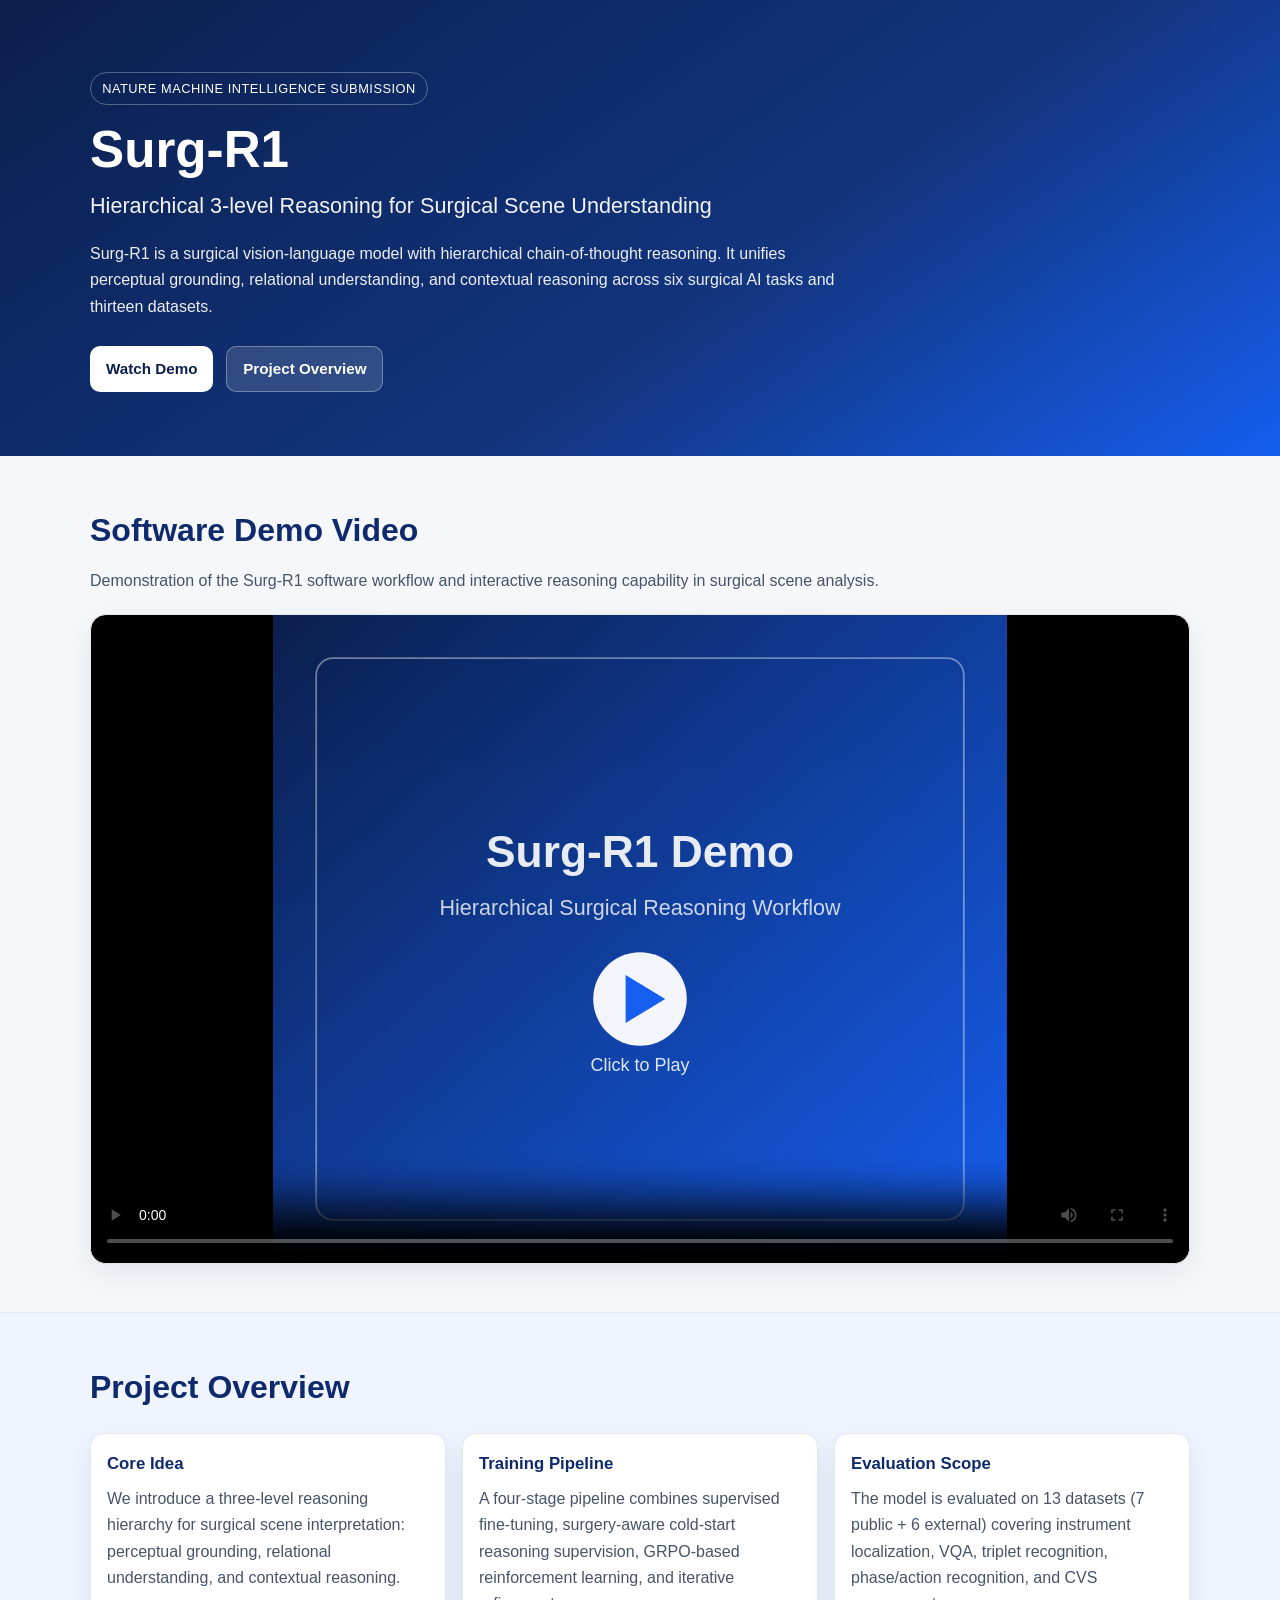
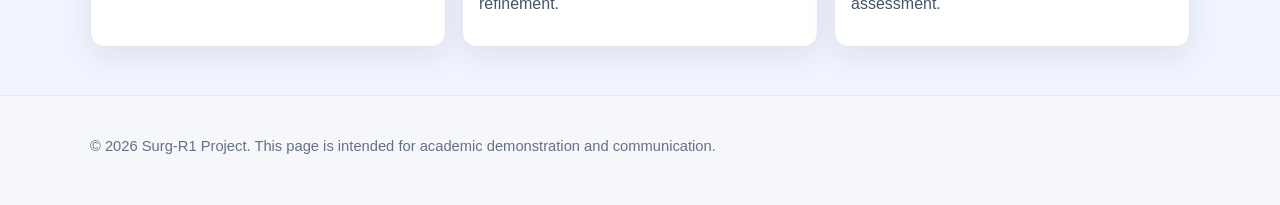
==== index.html @ a29c9f46 "Initialize Surg-R1 GitHub Pages site with homepage video. Add a standalone static site under the par" ====
<!doctype html>
<html lang="en">
  <head>
    <meta charset="UTF-8" />
    <meta name="viewport" content="width=device-width, initial-scale=1.0" />
    <title>Surg-R1 | Project Homepage</title>
    <meta
      name="description"
      content="Surg-R1: Hierarchical 3-level Reasoning for Surgical Scene Understanding."
    />
    <link rel="stylesheet" href="styles.css" />
  </head>
  <body>
    <header class="hero">
      <div class="container">
        <p class="tag">Nature Machine Intelligence Submission</p>
        <h1>Surg-R1</h1>
        <p class="subtitle">
          Hierarchical 3-level Reasoning for Surgical Scene Understanding
        </p>
        <p class="summary">
          Surg-R1 is a surgical vision-language model with hierarchical
          chain-of-thought reasoning. It unifies perceptual grounding,
          relational understanding, and contextual reasoning across six surgical
          AI tasks and thirteen datasets.
        </p>
        <div class="cta-row">
          <a href="#demo" class="btn btn-primary">Watch Demo</a>
          <a href="#overview" class="btn btn-secondary">Project Overview</a>
        </div>
      </div>
    </header>

    <main>
      <section id="demo" class="section">
        <div class="container">
          <h2>Software Demo Video</h2>
          <p class="section-text">
            Demonstration of the Surg-R1 software workflow and interactive
            reasoning capability in surgical scene analysis.
          </p>
          <div class="video-card">
            <video
              controls
              preload="metadata"
              playsinline
              class="demo-video"
              poster="assets/images/video-poster.svg"
            >
              <source src="assets/videos/surgr1-demo-web.mp4" type="video/mp4" />
              Your browser does not support HTML5 video playback.
            </video>
          </div>
        </div>
      </section>

      <section id="overview" class="section section-muted">
        <div class="container">
          <h2>Project Overview</h2>
          <div class="grid">
            <article class="card">
              <h3>Core Idea</h3>
              <p>
                We introduce a three-level reasoning hierarchy for surgical
                scene interpretation: perceptual grounding, relational
                understanding, and contextual reasoning.
              </p>
            </article>
            <article class="card">
              <h3>Training Pipeline</h3>
              <p>
                A four-stage pipeline combines supervised fine-tuning,
                surgery-aware cold-start reasoning supervision, GRPO-based
                reinforcement learning, and iterative refinement.
              </p>
            </article>
            <article class="card">
              <h3>Evaluation Scope</h3>
              <p>
                The model is evaluated on 13 datasets (7 public + 6 external)
                covering instrument localization, VQA, triplet recognition,
                phase/action recognition, and CVS assessment.
              </p>
            </article>
          </div>
        </div>
      </section>
    </main>

    <footer class="footer">
      <div class="container">
        <p>
          © 2026 Surg-R1 Project. This page is intended for academic
          demonstration and communication.
        </p>
      </div>
    </footer>
  </body>
</html>
---- styles.css ----
:root {
  color-scheme: light;
  --bg: #f5f7fb;
  --card: #ffffff;
  --text: #101828;
  --muted: #475467;
  --brand: #155eef;
  --brand-soft: #dbe8ff;
  --line: #e4e7ec;
  --shadow: 0 10px 30px rgba(16, 24, 40, 0.08);
}

* {
  box-sizing: border-box;
}

body {
  margin: 0;
  font-family: Inter, "Segoe UI", Roboto, Arial, sans-serif;
  background: var(--bg);
  color: var(--text);
  line-height: 1.65;
}

.container {
  width: min(1100px, calc(100% - 2rem));
  margin: 0 auto;
}

.hero {
  background: linear-gradient(145deg, #0b1f4d 0%, #12357f 60%, #155eef 100%);
  color: #fff;
  padding: 4.5rem 0 4rem;
}

.tag {
  display: inline-block;
  margin: 0;
  padding: 0.3rem 0.7rem;
  border: 1px solid rgba(255, 255, 255, 0.3);
  border-radius: 999px;
  font-size: 0.8rem;
  letter-spacing: 0.04em;
  text-transform: uppercase;
}

h1 {
  margin: 1rem 0 0.5rem;
  font-size: clamp(2rem, 5vw, 3.2rem);
  line-height: 1.15;
}

.subtitle {
  margin: 0;
  font-size: clamp(1.05rem, 2.2vw, 1.35rem);
  font-weight: 500;
  opacity: 0.95;
}

.summary {
  margin-top: 1.1rem;
  max-width: 760px;
  color: rgba(255, 255, 255, 0.92);
}

.cta-row {
  margin-top: 1.6rem;
  display: flex;
  gap: 0.8rem;
  flex-wrap: wrap;
}

.btn {
  display: inline-flex;
  align-items: center;
  justify-content: center;
  padding: 0.62rem 1rem;
  border-radius: 10px;
  text-decoration: none;
  font-weight: 600;
  font-size: 0.95rem;
}

.btn-primary {
  background: #fff;
  color: #0b1f4d;
}

.btn-secondary {
  background: rgba(255, 255, 255, 0.14);
  color: #fff;
  border: 1px solid rgba(255, 255, 255, 0.32);
}

.section {
  padding: 3rem 0;
}

.section-muted {
  background: #f0f4ff;
  border-top: 1px solid var(--line);
  border-bottom: 1px solid var(--line);
}

h2 {
  margin: 0;
  font-size: clamp(1.5rem, 3vw, 2rem);
  color: #0f2a6c;
}

.section-text {
  margin-top: 0.65rem;
  color: var(--muted);
}

.video-card {
  margin-top: 1.25rem;
  border: 1px solid var(--line);
  border-radius: 16px;
  overflow: hidden;
  background: #000;
  box-shadow: var(--shadow);
}

.demo-video {
  width: 100%;
  max-height: 72vh;
  display: block;
}

.grid {
  margin-top: 1.2rem;
  display: grid;
  gap: 1rem;
  grid-template-columns: repeat(auto-fit, minmax(220px, 1fr));
}

.card {
  background: var(--card);
  border: 1px solid var(--line);
  border-radius: 14px;
  padding: 1rem 1rem 0.8rem;
  box-shadow: var(--shadow);
}

.card h3 {
  margin: 0;
  font-size: 1.05rem;
  color: #0f2a6c;
}

.card p {
  margin-top: 0.5rem;
  color: var(--muted);
}

.footer {
  padding: 1.4rem 0 2rem;
  color: #667085;
  font-size: 0.92rem;
}

@media (max-width: 640px) {
  .hero {
    padding-top: 3.5rem;
  }

  .btn {
    width: 100%;
  }
}
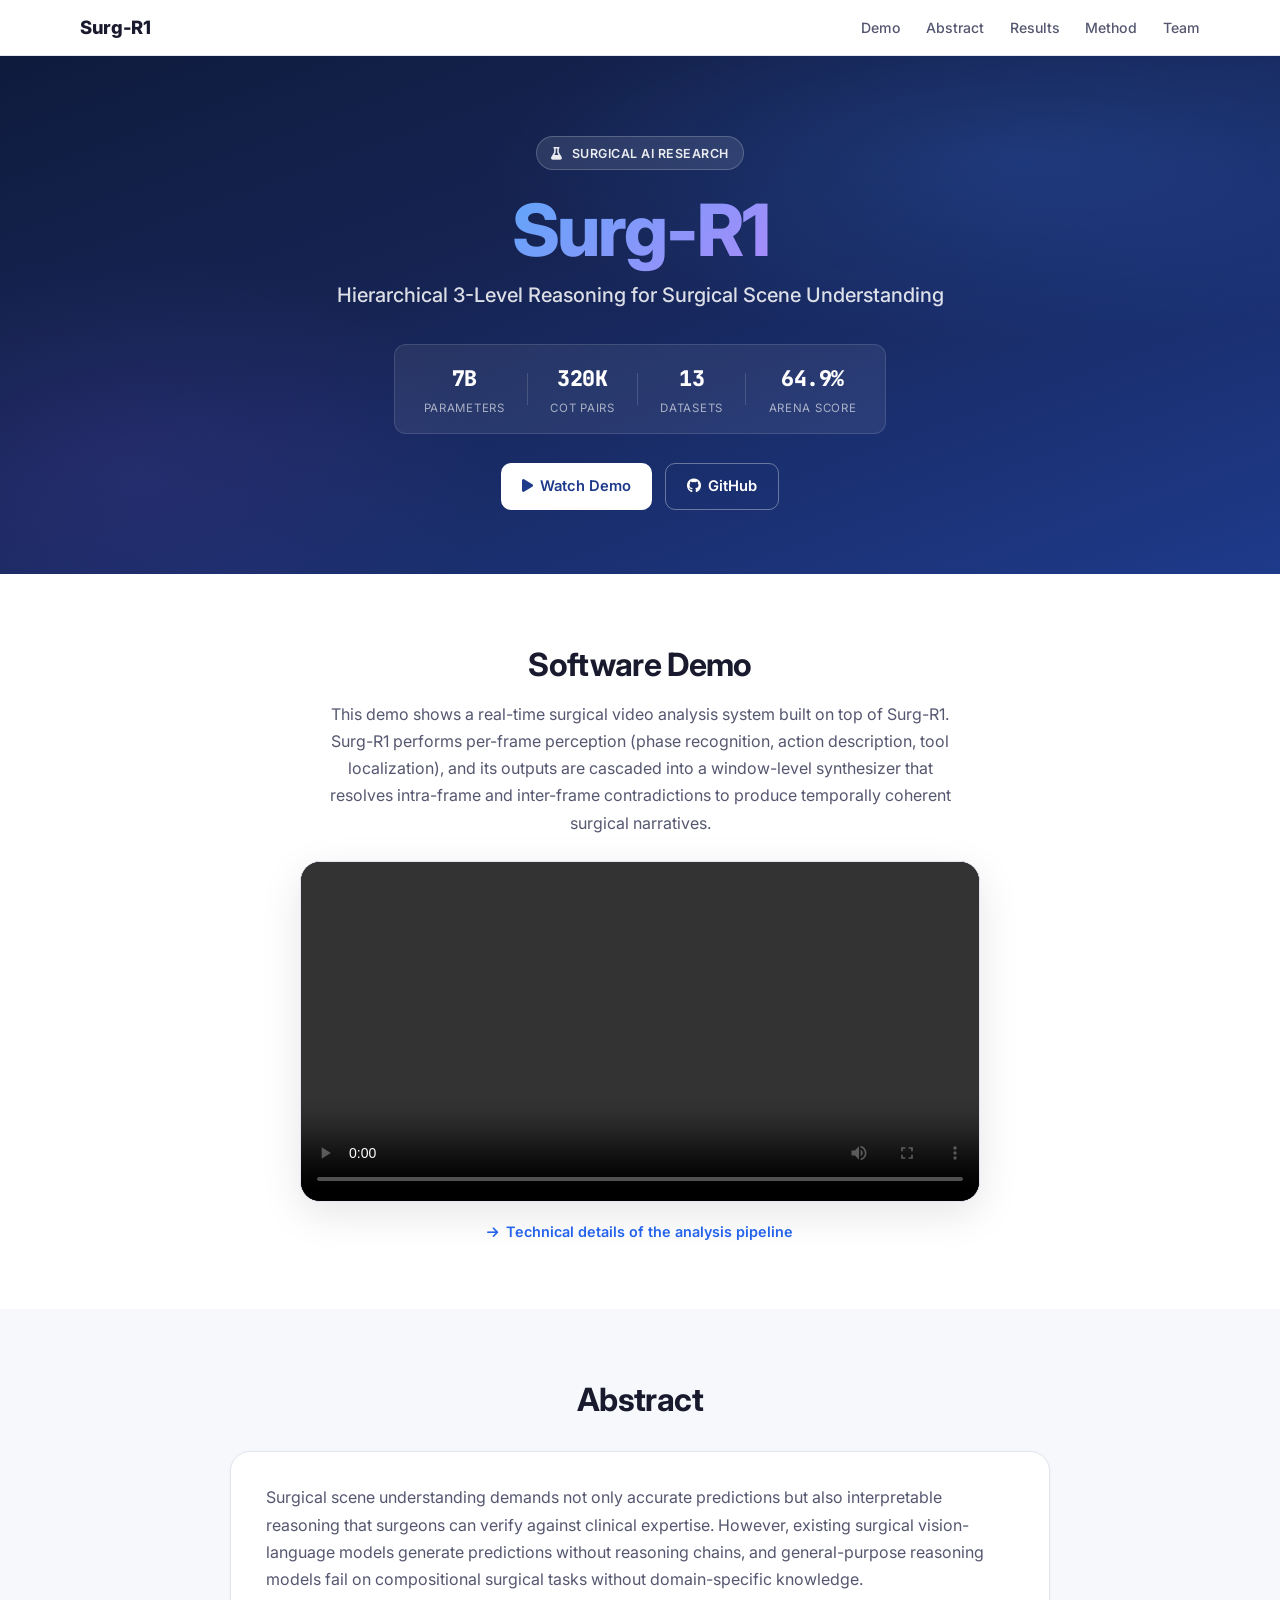
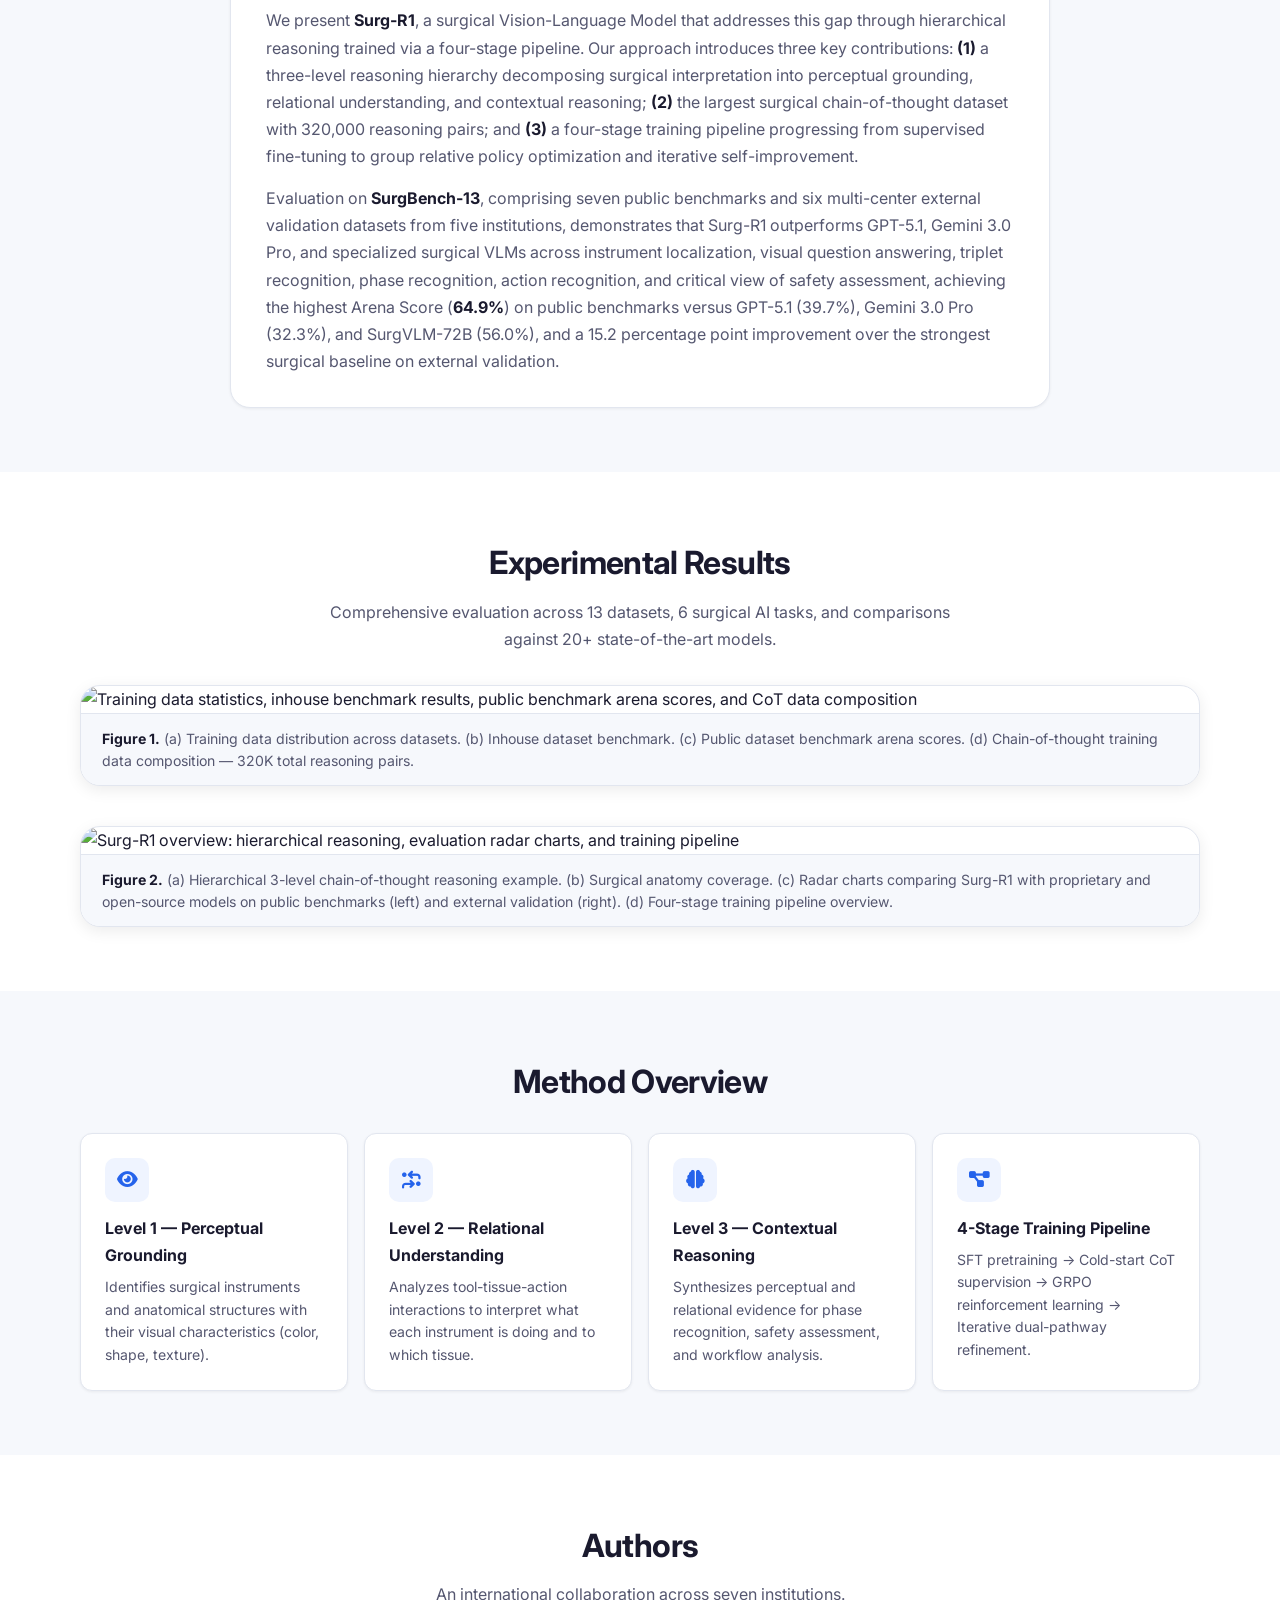
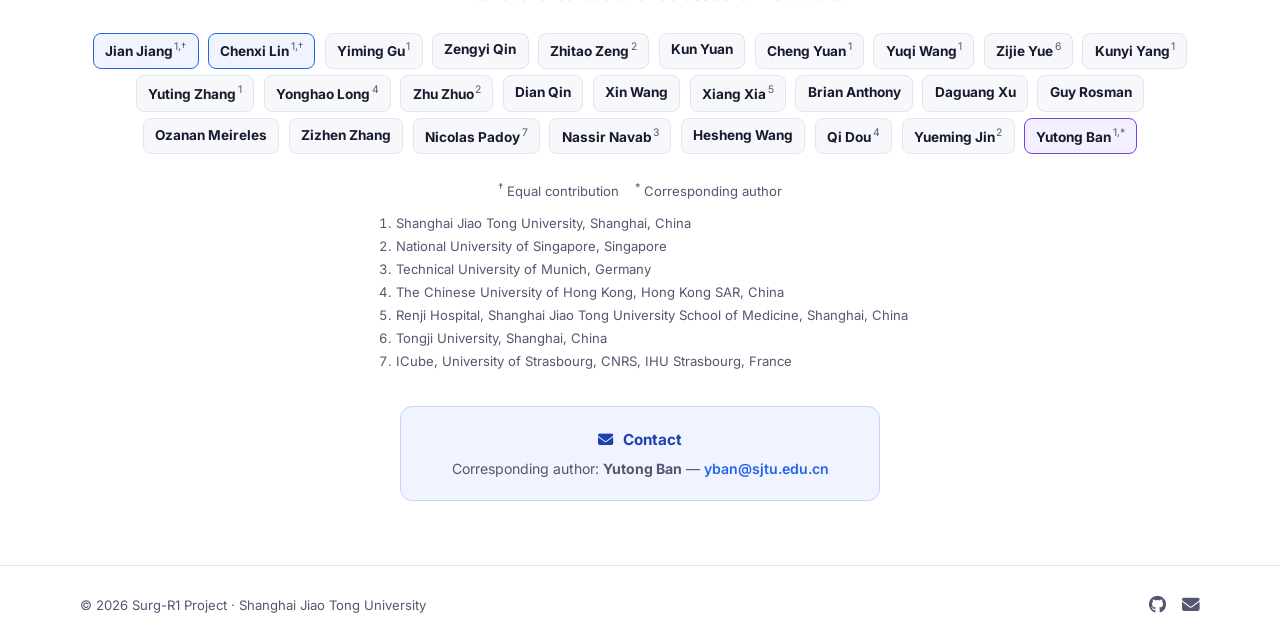
==== commit f7cffd66: "Move pipeline details to separate page, keep demo section concise" ====
--- a/index.html
+++ b/index.html
@@ -3,97 +3,212 @@
   <head>
     <meta charset="UTF-8" />
     <meta name="viewport" content="width=device-width, initial-scale=1.0" />
-    <title>Surg-R1 | Project Homepage</title>
-    <meta
-      name="description"
-      content="Surg-R1: Hierarchical 3-level Reasoning for Surgical Scene Understanding."
-    />
+    <title>Surg-R1 | Hierarchical Reasoning for Surgical Scene Understanding</title>
+    <meta name="description" content="Surg-R1: Hierarchical 3-level Reasoning for Surgical Scene Understanding. A surgical VLM with chain-of-thought reasoning." />
+    <link rel="preconnect" href="https://fonts.googleapis.com" />
+    <link rel="preconnect" href="https://fonts.gstatic.com" crossorigin />
+    <link href="https://fonts.googleapis.com/css2?family=Inter:wght@400;500;600;700;800&family=JetBrains+Mono:wght@500&display=swap" rel="stylesheet" />
+    <link rel="stylesheet" href="https://cdnjs.cloudflare.com/ajax/libs/font-awesome/6.5.1/css/all.min.css" />
     <link rel="stylesheet" href="styles.css" />
   </head>
   <body>
+    <!-- ========== NAV ========== -->
+    <nav class="topnav">
+      <div class="container nav-inner">
+        <a href="#" class="nav-brand">Surg-R1</a>
+        <div class="nav-links">
+          <a href="#demo">Demo</a>
+          <a href="#abstract">Abstract</a>
+          <a href="#results">Results</a>
+          <a href="#method">Method</a>
+          <a href="#authors">Team</a>
+        </div>
+      </div>
+    </nav>
+
+    <!-- ========== HERO ========== -->
     <header class="hero">
-      <div class="container">
-        <p class="tag">Nature Machine Intelligence Submission</p>
-        <h1>Surg-R1</h1>
-        <p class="subtitle">
-          Hierarchical 3-level Reasoning for Surgical Scene Understanding
-        </p>
-        <p class="summary">
-          Surg-R1 is a surgical vision-language model with hierarchical
-          chain-of-thought reasoning. It unifies perceptual grounding,
-          relational understanding, and contextual reasoning across six surgical
-          AI tasks and thirteen datasets.
-        </p>
-        <div class="cta-row">
-          <a href="#demo" class="btn btn-primary">Watch Demo</a>
-          <a href="#overview" class="btn btn-secondary">Project Overview</a>
+      <div class="container hero-inner">
+        <span class="badge"><i class="fa-solid fa-flask"></i> Surgical AI Research</span>
+        <h1><span class="highlight">Surg-R1</span></h1>
+        <p class="hero-sub">Hierarchical 3-Level Reasoning for Surgical Scene Understanding</p>
+
+        <div class="hero-stats">
+          <div class="stat">
+            <span class="stat-val">7B</span>
+            <span class="stat-label">Parameters</span>
+          </div>
+          <div class="stat-divider"></div>
+          <div class="stat">
+            <span class="stat-val">320K</span>
+            <span class="stat-label">CoT Pairs</span>
+          </div>
+          <div class="stat-divider"></div>
+          <div class="stat">
+            <span class="stat-val">13</span>
+            <span class="stat-label">Datasets</span>
+          </div>
+          <div class="stat-divider"></div>
+          <div class="stat">
+            <span class="stat-val">64.9%</span>
+            <span class="stat-label">Arena Score</span>
+          </div>
+        </div>
+
+        <div class="hero-actions">
+          <a href="#demo" class="btn btn-white"><i class="fa-solid fa-play"></i> Watch Demo</a>
+          <a href="https://github.com/JianJiangKCL/Surg-R1" class="btn btn-outline" target="_blank"><i class="fa-brands fa-github"></i> GitHub</a>
         </div>
       </div>
     </header>
 
     <main>
+      <!-- ========== DEMO VIDEO ========== -->
       <section id="demo" class="section">
         <div class="container">
-          <h2>Software Demo Video</h2>
-          <p class="section-text">
-            Demonstration of the Surg-R1 software workflow and interactive
-            reasoning capability in surgical scene analysis.
-          </p>
-          <div class="video-card">
-            <video
-              controls
-              preload="metadata"
-              playsinline
-              class="demo-video"
-              poster="assets/images/video-poster.svg"
-            >
+          <h2 class="section-title">Software Demo</h2>
+          <p class="section-desc">This demo shows a real-time surgical video analysis system built on top of Surg-R1. Surg-R1 performs per-frame perception (phase recognition, action description, tool localization), and its outputs are cascaded into a window-level synthesizer that resolves intra-frame and inter-frame contradictions to produce temporally coherent surgical narratives.</p>
+          <div class="video-wrapper">
+            <video controls preload="metadata" playsinline class="demo-video">
               <source src="assets/videos/surgr1-demo-web.mp4" type="video/mp4" />
-              Your browser does not support HTML5 video playback.
+              Your browser does not support HTML5 video.
             </video>
           </div>
-        </div>
-      </section>
-
-      <section id="overview" class="section section-muted">
-        <div class="container">
-          <h2>Project Overview</h2>
-          <div class="grid">
-            <article class="card">
-              <h3>Core Idea</h3>
-              <p>
-                We introduce a three-level reasoning hierarchy for surgical
-                scene interpretation: perceptual grounding, relational
-                understanding, and contextual reasoning.
-              </p>
-            </article>
-            <article class="card">
-              <h3>Training Pipeline</h3>
-              <p>
-                A four-stage pipeline combines supervised fine-tuning,
-                surgery-aware cold-start reasoning supervision, GRPO-based
-                reinforcement learning, and iterative refinement.
-              </p>
-            </article>
-            <article class="card">
-              <h3>Evaluation Scope</h3>
-              <p>
-                The model is evaluated on 13 datasets (7 public + 6 external)
-                covering instrument localization, VQA, triplet recognition,
-                phase/action recognition, and CVS assessment.
-              </p>
-            </article>
-          </div>
-        </div>
-      </section>
+          <p class="demo-detail-link"><a href="demo-pipeline.html"><i class="fa-solid fa-arrow-right"></i> Technical details of the analysis pipeline</a></p>
+
+        </div>
+      </section>
+
+      <!-- ========== ABSTRACT ========== -->
+      <section id="abstract" class="section section-alt">
+        <div class="container narrow">
+          <h2 class="section-title">Abstract</h2>
+          <div class="abstract-card">
+            <p>Surgical scene understanding demands not only accurate predictions but also interpretable reasoning that surgeons can verify against clinical expertise. However, existing surgical vision-language models generate predictions without reasoning chains, and general-purpose reasoning models fail on compositional surgical tasks without domain-specific knowledge.</p>
+            <p>We present <strong>Surg-R1</strong>, a surgical Vision-Language Model that addresses this gap through hierarchical reasoning trained via a four-stage pipeline. Our approach introduces three key contributions: <strong>(1)</strong> a three-level reasoning hierarchy decomposing surgical interpretation into perceptual grounding, relational understanding, and contextual reasoning; <strong>(2)</strong> the largest surgical chain-of-thought dataset with 320,000 reasoning pairs; and <strong>(3)</strong> a four-stage training pipeline progressing from supervised fine-tuning to group relative policy optimization and iterative self-improvement.</p>
+            <p>Evaluation on <strong>SurgBench-13</strong>, comprising seven public benchmarks and six multi-center external validation datasets from five institutions, demonstrates that Surg-R1 outperforms GPT-5.1, Gemini 3.0 Pro, and specialized surgical VLMs across instrument localization, visual question answering, triplet recognition, phase recognition, action recognition, and critical view of safety assessment, achieving the highest Arena Score (<strong>64.9%</strong>) on public benchmarks versus GPT-5.1 (39.7%), Gemini 3.0 Pro (32.3%), and SurgVLM-72B (56.0%), and a 15.2 percentage point improvement over the strongest surgical baseline on external validation.</p>
+          </div>
+        </div>
+      </section>
+
+      <!-- ========== RESULTS ========== -->
+      <section id="results" class="section">
+        <div class="container">
+          <h2 class="section-title">Experimental Results</h2>
+          <p class="section-desc">Comprehensive evaluation across 13 datasets, 6 surgical AI tasks, and comparisons against 20+ state-of-the-art models.</p>
+
+          <div class="figure-block">
+            <figure>
+              <img src="assets/images/figure2.png" alt="Training data statistics, inhouse benchmark results, public benchmark arena scores, and CoT data composition" loading="lazy" />
+              <figcaption><strong>Figure 1.</strong> (a) Training data distribution across datasets. (b) Inhouse dataset benchmark. (c) Public dataset benchmark arena scores. (d) Chain-of-thought training data composition — 320K total reasoning pairs.</figcaption>
+            </figure>
+          </div>
+
+          <div class="figure-block">
+            <figure>
+              <img src="assets/images/figure1.png" alt="Surg-R1 overview: hierarchical reasoning, evaluation radar charts, and training pipeline" loading="lazy" />
+              <figcaption><strong>Figure 2.</strong> (a) Hierarchical 3-level chain-of-thought reasoning example. (b) Surgical anatomy coverage. (c) Radar charts comparing Surg-R1 with proprietary and open-source models on public benchmarks (left) and external validation (right). (d) Four-stage training pipeline overview.</figcaption>
+            </figure>
+          </div>
+        </div>
+      </section>
+
+      <!-- ========== METHOD ========== -->
+      <section id="method" class="section section-alt">
+        <div class="container">
+          <h2 class="section-title">Method Overview</h2>
+          <div class="method-grid">
+            <div class="method-card">
+              <div class="method-icon"><i class="fa-solid fa-eye"></i></div>
+              <h3>Level 1 — Perceptual Grounding</h3>
+              <p>Identifies surgical instruments and anatomical structures with their visual characteristics (color, shape, texture).</p>
+            </div>
+            <div class="method-card">
+              <div class="method-icon"><i class="fa-solid fa-arrows-turn-to-dots"></i></div>
+              <h3>Level 2 — Relational Understanding</h3>
+              <p>Analyzes tool-tissue-action interactions to interpret what each instrument is doing and to which tissue.</p>
+            </div>
+            <div class="method-card">
+              <div class="method-icon"><i class="fa-solid fa-brain"></i></div>
+              <h3>Level 3 — Contextual Reasoning</h3>
+              <p>Synthesizes perceptual and relational evidence for phase recognition, safety assessment, and workflow analysis.</p>
+            </div>
+            <div class="method-card">
+              <div class="method-icon"><i class="fa-solid fa-diagram-project"></i></div>
+              <h3>4-Stage Training Pipeline</h3>
+              <p>SFT pretraining → Cold-start CoT supervision → GRPO reinforcement learning → Iterative dual-pathway refinement.</p>
+            </div>
+          </div>
+        </div>
+      </section>
+
+      <!-- ========== AUTHORS ========== -->
+      <section id="authors" class="section">
+        <div class="container">
+          <h2 class="section-title">Authors</h2>
+          <p class="section-desc">An international collaboration across seven institutions.</p>
+
+          <div class="author-list">
+            <div class="author equal"><strong>Jian Jiang</strong><sup>1,†</sup></div>
+            <div class="author equal"><strong>Chenxi Lin</strong><sup>1,†</sup></div>
+            <div class="author"><strong>Yiming Gu</strong><sup>1</sup></div>
+            <div class="author"><strong>Zengyi Qin</strong></div>
+            <div class="author"><strong>Zhitao Zeng</strong><sup>2</sup></div>
+            <div class="author"><strong>Kun Yuan</strong></div>
+            <div class="author"><strong>Cheng Yuan</strong><sup>1</sup></div>
+            <div class="author"><strong>Yuqi Wang</strong><sup>1</sup></div>
+            <div class="author"><strong>Zijie Yue</strong><sup>6</sup></div>
+            <div class="author"><strong>Kunyi Yang</strong><sup>1</sup></div>
+            <div class="author"><strong>Yuting Zhang</strong><sup>1</sup></div>
+            <div class="author"><strong>Yonghao Long</strong><sup>4</sup></div>
+            <div class="author"><strong>Zhu Zhuo</strong><sup>2</sup></div>
+            <div class="author"><strong>Dian Qin</strong></div>
+            <div class="author"><strong>Xin Wang</strong></div>
+            <div class="author"><strong>Xiang Xia</strong><sup>5</sup></div>
+            <div class="author"><strong>Brian Anthony</strong></div>
+            <div class="author"><strong>Daguang Xu</strong></div>
+            <div class="author"><strong>Guy Rosman</strong></div>
+            <div class="author"><strong>Ozanan Meireles</strong></div>
+            <div class="author"><strong>Zizhen Zhang</strong></div>
+            <div class="author"><strong>Nicolas Padoy</strong><sup>7</sup></div>
+            <div class="author"><strong>Nassir Navab</strong><sup>3</sup></div>
+            <div class="author"><strong>Hesheng Wang</strong></div>
+            <div class="author"><strong>Qi Dou</strong><sup>4</sup></div>
+            <div class="author"><strong>Yueming Jin</strong><sup>2</sup></div>
+            <div class="author corresponding"><strong>Yutong Ban</strong><sup>1,*</sup></div>
+          </div>
+
+          <div class="affil-block">
+            <p class="affil-note"><sup>†</sup> Equal contribution &nbsp;&nbsp; <sup>*</sup> Corresponding author</p>
+            <ol class="affil-list">
+              <li>Shanghai Jiao Tong University, Shanghai, China</li>
+              <li>National University of Singapore, Singapore</li>
+              <li>Technical University of Munich, Germany</li>
+              <li>The Chinese University of Hong Kong, Hong Kong SAR, China</li>
+              <li>Renji Hospital, Shanghai Jiao Tong University School of Medicine, Shanghai, China</li>
+              <li>Tongji University, Shanghai, China</li>
+              <li>ICube, University of Strasbourg, CNRS, IHU Strasbourg, France</li>
+            </ol>
+          </div>
+
+          <div class="contact-card">
+            <h3><i class="fa-solid fa-envelope"></i> Contact</h3>
+            <p>Corresponding author: <strong>Yutong Ban</strong> — <a href="mailto:yban@sjtu.edu.cn">yban@sjtu.edu.cn</a></p>
+          </div>
+        </div>
+      </section>
+
     </main>
 
     <footer class="footer">
-      <div class="container">
-        <p>
-          © 2026 Surg-R1 Project. This page is intended for academic
-          demonstration and communication.
-        </p>
+      <div class="container footer-inner">
+        <p>&copy; 2026 Surg-R1 Project &middot; Shanghai Jiao Tong University</p>
+        <div class="footer-links">
+          <a href="https://github.com/JianJiangKCL/Surg-R1" target="_blank"><i class="fa-brands fa-github"></i></a>
+          <a href="mailto:yban@sjtu.edu.cn"><i class="fa-solid fa-envelope"></i></a>
+        </div>
       </div>
     </footer>
+
   </body>
 </html>
--- a/styles.css
+++ b/styles.css
@@ -1,171 +1,859 @@
+/* ===== Reset & Base ===== */
+*,
+*::before,
+*::after {
+  box-sizing: border-box;
+  margin: 0;
+  padding: 0;
+}
+
 :root {
-  color-scheme: light;
-  --bg: #f5f7fb;
-  --card: #ffffff;
-  --text: #101828;
-  --muted: #475467;
-  --brand: #155eef;
-  --brand-soft: #dbe8ff;
-  --line: #e4e7ec;
-  --shadow: 0 10px 30px rgba(16, 24, 40, 0.08);
-}
-
-* {
-  box-sizing: border-box;
+  --bg: #ffffff;
+  --bg-alt: #f6f8fc;
+  --text: #1a1a2e;
+  --text-secondary: #555770;
+  --accent: #2563eb;
+  --accent-dark: #1e40af;
+  --accent-bg: #eff4ff;
+  --border: #e2e6ef;
+  --radius: 12px;
+  --radius-lg: 20px;
+  --shadow-sm: 0 1px 3px rgba(0, 0, 0, 0.06);
+  --shadow-md: 0 4px 16px rgba(0, 0, 0, 0.08);
+  --shadow-lg: 0 12px 40px rgba(0, 0, 0, 0.1);
+  --font: "Inter", -apple-system, BlinkMacSystemFont, "Segoe UI", sans-serif;
+  --mono: "JetBrains Mono", "Fira Code", monospace;
+}
+
+html {
+  scroll-behavior: smooth;
+  scroll-padding-top: 64px;
 }
 
 body {
-  margin: 0;
-  font-family: Inter, "Segoe UI", Roboto, Arial, sans-serif;
+  font-family: var(--font);
+  color: var(--text);
   background: var(--bg);
+  line-height: 1.7;
+  -webkit-font-smoothing: antialiased;
+}
+
+img {
+  max-width: 100%;
+  height: auto;
+  display: block;
+}
+
+a {
+  color: var(--accent);
+  text-decoration: none;
+}
+
+a:hover {
+  color: var(--accent-dark);
+}
+
+/* ===== Layout ===== */
+.container {
+  width: min(1120px, calc(100% - 2.5rem));
+  margin: 0 auto;
+}
+
+.narrow {
+  max-width: 820px;
+}
+
+/* ===== Nav ===== */
+.topnav {
+  position: sticky;
+  top: 0;
+  z-index: 100;
+  background: rgba(255, 255, 255, 0.88);
+  backdrop-filter: blur(16px);
+  border-bottom: 1px solid var(--border);
+  height: 56px;
+  display: flex;
+  align-items: center;
+}
+
+.nav-inner {
+  display: flex;
+  align-items: center;
+  justify-content: space-between;
+}
+
+.nav-brand {
+  font-weight: 800;
+  font-size: 1.15rem;
   color: var(--text);
-  line-height: 1.65;
-}
-
-.container {
-  width: min(1100px, calc(100% - 2rem));
-  margin: 0 auto;
-}
-
+  letter-spacing: -0.02em;
+}
+
+.nav-links {
+  display: flex;
+  gap: 1.6rem;
+}
+
+.nav-links a {
+  color: var(--text-secondary);
+  font-size: 0.88rem;
+  font-weight: 500;
+  transition: color 0.2s;
+}
+
+.nav-links a:hover {
+  color: var(--accent);
+}
+
+/* ===== Hero ===== */
 .hero {
-  background: linear-gradient(145deg, #0b1f4d 0%, #12357f 60%, #155eef 100%);
+  background: linear-gradient(160deg, #0f1b3d 0%, #162454 40%, #1e3a8a 100%);
   color: #fff;
-  padding: 4.5rem 0 4rem;
-}
-
-.tag {
+  padding: 5rem 0 4rem;
+  position: relative;
+  overflow: hidden;
+}
+
+.hero::before {
+  content: "";
+  position: absolute;
+  inset: 0;
+  background:
+    radial-gradient(ellipse 60% 50% at 80% 20%, rgba(59, 130, 246, 0.2) 0%, transparent 70%),
+    radial-gradient(ellipse 40% 60% at 10% 80%, rgba(139, 92, 246, 0.12) 0%, transparent 70%);
+  pointer-events: none;
+}
+
+.hero-inner {
+  position: relative;
+  text-align: center;
+}
+
+.badge {
   display: inline-block;
-  margin: 0;
-  padding: 0.3rem 0.7rem;
-  border: 1px solid rgba(255, 255, 255, 0.3);
+  padding: 0.35rem 0.9rem;
+  background: rgba(255, 255, 255, 0.1);
+  border: 1px solid rgba(255, 255, 255, 0.2);
   border-radius: 999px;
-  font-size: 0.8rem;
+  font-size: 0.78rem;
+  font-weight: 600;
   letter-spacing: 0.04em;
   text-transform: uppercase;
+  color: rgba(255, 255, 255, 0.9);
+}
+
+.badge i {
+  margin-right: 0.35rem;
 }
 
 h1 {
-  margin: 1rem 0 0.5rem;
-  font-size: clamp(2rem, 5vw, 3.2rem);
-  line-height: 1.15;
-}
-
-.subtitle {
-  margin: 0;
-  font-size: clamp(1.05rem, 2.2vw, 1.35rem);
+  margin-top: 1.2rem;
+  font-size: clamp(2.8rem, 7vw, 4.5rem);
+  font-weight: 800;
+  letter-spacing: -0.03em;
+  line-height: 1.1;
+}
+
+.highlight {
+  background: linear-gradient(135deg, #60a5fa, #a78bfa);
+  -webkit-background-clip: text;
+  background-clip: text;
+  -webkit-text-fill-color: transparent;
+}
+
+.hero-sub {
+  margin-top: 0.6rem;
+  font-size: clamp(1rem, 2.2vw, 1.25rem);
   font-weight: 500;
-  opacity: 0.95;
-}
-
-.summary {
-  margin-top: 1.1rem;
-  max-width: 760px;
-  color: rgba(255, 255, 255, 0.92);
-}
-
-.cta-row {
-  margin-top: 1.6rem;
+  color: rgba(255, 255, 255, 0.85);
+}
+
+.hero-stats {
+  margin-top: 2rem;
+  display: inline-flex;
+  align-items: center;
+  gap: 1.4rem;
+  background: rgba(255, 255, 255, 0.07);
+  border: 1px solid rgba(255, 255, 255, 0.12);
+  border-radius: var(--radius);
+  padding: 0.9rem 1.8rem;
+}
+
+.stat {
+  display: flex;
+  flex-direction: column;
+  align-items: center;
+}
+
+.stat-val {
+  font-size: 1.35rem;
+  font-weight: 800;
+  font-family: var(--mono);
+  letter-spacing: -0.02em;
+}
+
+.stat-label {
+  font-size: 0.72rem;
+  text-transform: uppercase;
+  letter-spacing: 0.06em;
+  color: rgba(255, 255, 255, 0.6);
+  margin-top: 0.15rem;
+}
+
+.stat-divider {
+  width: 1px;
+  height: 32px;
+  background: rgba(255, 255, 255, 0.15);
+}
+
+.hero-actions {
+  margin-top: 1.8rem;
   display: flex;
   gap: 0.8rem;
+  justify-content: center;
   flex-wrap: wrap;
 }
 
 .btn {
   display: inline-flex;
   align-items: center;
-  justify-content: center;
-  padding: 0.62rem 1rem;
+  gap: 0.45rem;
+  padding: 0.65rem 1.3rem;
   border-radius: 10px;
-  text-decoration: none;
   font-weight: 600;
-  font-size: 0.95rem;
-}
-
-.btn-primary {
+  font-size: 0.92rem;
+  transition: all 0.2s;
+  cursor: pointer;
+  border: none;
+}
+
+.btn-white {
   background: #fff;
-  color: #0b1f4d;
-}
-
-.btn-secondary {
-  background: rgba(255, 255, 255, 0.14);
+  color: #1e3a8a;
+}
+
+.btn-white:hover {
+  background: #e0e7ff;
+  color: #1e3a8a;
+}
+
+.btn-outline {
+  background: transparent;
   color: #fff;
-  border: 1px solid rgba(255, 255, 255, 0.32);
-}
-
+  border: 1.5px solid rgba(255, 255, 255, 0.35);
+}
+
+.btn-outline:hover {
+  background: rgba(255, 255, 255, 0.1);
+  color: #fff;
+}
+
+/* ===== Sections ===== */
 .section {
-  padding: 3rem 0;
-}
-
-.section-muted {
-  background: #f0f4ff;
-  border-top: 1px solid var(--line);
-  border-bottom: 1px solid var(--line);
-}
-
-h2 {
-  margin: 0;
+  padding: 4rem 0;
+}
+
+.section-alt {
+  background: var(--bg-alt);
+}
+
+.section-title {
   font-size: clamp(1.5rem, 3vw, 2rem);
-  color: #0f2a6c;
-}
-
-.section-text {
-  margin-top: 0.65rem;
-  color: var(--muted);
-}
-
-.video-card {
-  margin-top: 1.25rem;
-  border: 1px solid var(--line);
-  border-radius: 16px;
+  font-weight: 700;
+  letter-spacing: -0.02em;
+  text-align: center;
+}
+
+.section-desc {
+  margin-top: 0.5rem;
+  text-align: center;
+  color: var(--text-secondary);
+  max-width: 640px;
+  margin-left: auto;
+  margin-right: auto;
+}
+
+/* ===== Video ===== */
+.video-wrapper {
+  margin: 1.5rem auto 0;
+  max-width: 680px;
+  border-radius: var(--radius-lg);
   overflow: hidden;
-  background: #000;
-  box-shadow: var(--shadow);
+  background: #0f0f17;
+  box-shadow: var(--shadow-lg);
+  border: 1px solid var(--border);
 }
 
 .demo-video {
   width: 100%;
-  max-height: 72vh;
   display: block;
 }
 
-.grid {
+/* ===== Abstract ===== */
+.abstract-card {
+  margin-top: 1.5rem;
+  background: var(--bg);
+  border: 1px solid var(--border);
+  border-radius: var(--radius-lg);
+  padding: 2rem 2.2rem;
+  box-shadow: var(--shadow-sm);
+}
+
+.abstract-card p {
+  color: var(--text-secondary);
+  margin-bottom: 0.9rem;
+}
+
+.abstract-card p:last-child {
+  margin-bottom: 0;
+}
+
+.abstract-card strong {
+  color: var(--text);
+}
+
+/* ===== Figures ===== */
+.figure-block {
+  margin-top: 2rem;
+}
+
+.figure-block + .figure-block {
+  margin-top: 2.5rem;
+}
+
+.figure-block figure {
+  background: var(--bg);
+  border: 1px solid var(--border);
+  border-radius: var(--radius-lg);
+  overflow: hidden;
+  box-shadow: var(--shadow-md);
+}
+
+.figure-block figure img {
+  width: 100%;
+  display: block;
+}
+
+.figure-block figcaption {
+  padding: 0.85rem 1.3rem;
+  font-size: 0.88rem;
+  color: var(--text-secondary);
+  line-height: 1.55;
+  border-top: 1px solid var(--border);
+  background: var(--bg-alt);
+}
+
+.figure-block figcaption strong {
+  color: var(--text);
+}
+
+/* ===== Method Grid ===== */
+.method-grid {
+  margin-top: 1.5rem;
+  display: grid;
+  grid-template-columns: repeat(auto-fit, minmax(240px, 1fr));
+  gap: 1rem;
+}
+
+.method-card {
+  background: var(--bg);
+  border: 1px solid var(--border);
+  border-radius: var(--radius);
+  padding: 1.5rem;
+  box-shadow: var(--shadow-sm);
+  transition: box-shadow 0.25s, transform 0.25s;
+}
+
+.method-card:hover {
+  box-shadow: var(--shadow-md);
+  transform: translateY(-2px);
+}
+
+.method-icon {
+  width: 44px;
+  height: 44px;
+  border-radius: 10px;
+  background: var(--accent-bg);
+  color: var(--accent);
+  display: flex;
+  align-items: center;
+  justify-content: center;
+  font-size: 1.15rem;
+  margin-bottom: 0.8rem;
+}
+
+.method-card h3 {
+  font-size: 1rem;
+  font-weight: 700;
+  margin-bottom: 0.4rem;
+}
+
+.method-card p {
+  font-size: 0.88rem;
+  color: var(--text-secondary);
+  line-height: 1.6;
+}
+
+/* ===== Authors ===== */
+.author-list {
+  margin-top: 1.5rem;
+  display: flex;
+  flex-wrap: wrap;
+  justify-content: center;
+  gap: 0.4rem 0.6rem;
+}
+
+.author {
+  display: inline-block;
+  padding: 0.3rem 0.7rem;
+  background: var(--bg-alt);
+  border: 1px solid var(--border);
+  border-radius: 8px;
+  font-size: 0.85rem;
+}
+
+.author.equal {
+  border-color: var(--accent);
+  background: var(--accent-bg);
+}
+
+.author.corresponding {
+  border-color: #7c3aed;
+  background: #f3f0ff;
+}
+
+.author sup {
+  font-size: 0.65rem;
+  color: var(--text-secondary);
+  margin-left: 0.1rem;
+}
+
+.affil-block {
+  margin-top: 1.5rem;
+  text-align: center;
+}
+
+.affil-note {
+  font-size: 0.82rem;
+  color: var(--text-secondary);
+  margin-bottom: 0.6rem;
+}
+
+.affil-list {
+  display: inline-block;
+  text-align: left;
+  font-size: 0.82rem;
+  color: var(--text-secondary);
+  padding-left: 1.5rem;
+  line-height: 1.75;
+}
+
+.contact-card {
+  margin-top: 2rem;
+  background: var(--accent-bg);
+  border: 1px solid #c7d2fe;
+  border-radius: var(--radius);
+  padding: 1.2rem 1.5rem;
+  max-width: 480px;
+  margin-left: auto;
+  margin-right: auto;
+  text-align: center;
+}
+
+.contact-card h3 {
+  font-size: 0.95rem;
+  color: var(--accent-dark);
+  margin-bottom: 0.3rem;
+}
+
+.contact-card h3 i {
+  margin-right: 0.4rem;
+}
+
+.contact-card p {
+  font-size: 0.88rem;
+  color: var(--text-secondary);
+}
+
+.contact-card a {
+  font-weight: 600;
+}
+
+/* ===== Citation ===== */
+.cite-box {
   margin-top: 1.2rem;
+  position: relative;
+  background: #1a1a2e;
+  border-radius: var(--radius);
+  padding: 1.2rem 1.4rem;
+  overflow-x: auto;
+}
+
+.cite-box pre {
+  font-family: var(--mono);
+  font-size: 0.78rem;
+  color: #c5c8d4;
+  line-height: 1.65;
+  white-space: pre;
+  margin: 0;
+}
+
+.copy-btn {
+  position: absolute;
+  top: 0.7rem;
+  right: 0.7rem;
+  background: rgba(255, 255, 255, 0.08);
+  border: 1px solid rgba(255, 255, 255, 0.12);
+  color: #9ca3af;
+  border-radius: 8px;
+  padding: 0.35rem 0.55rem;
+  cursor: pointer;
+  font-size: 0.85rem;
+  transition: all 0.2s;
+}
+
+.copy-btn:hover {
+  background: rgba(255, 255, 255, 0.15);
+  color: #fff;
+}
+
+/* ===== Footer ===== */
+.footer {
+  padding: 1.5rem 0;
+  border-top: 1px solid var(--border);
+}
+
+.footer-inner {
+  display: flex;
+  align-items: center;
+  justify-content: space-between;
+}
+
+.footer p {
+  font-size: 0.82rem;
+  color: var(--text-secondary);
+}
+
+.footer-links {
+  display: flex;
+  gap: 1rem;
+}
+
+.footer-links a {
+  color: var(--text-secondary);
+  font-size: 1.1rem;
+  transition: color 0.2s;
+}
+
+.footer-links a:hover {
+  color: var(--accent);
+}
+
+/* ===== Demo Detail Link ===== */
+.demo-detail-link {
+  margin-top: 1rem;
+  text-align: center;
+}
+
+.demo-detail-link a {
+  font-size: 0.9rem;
+  font-weight: 600;
+  color: var(--accent);
+}
+
+.demo-detail-link a i {
+  margin-right: 0.3rem;
+  font-size: 0.8rem;
+}
+
+/* ===== Sub-page Elements ===== */
+.back-link {
+  margin-bottom: 0.5rem;
+}
+
+.back-link a {
+  font-size: 0.85rem;
+  font-weight: 500;
+  color: var(--text-secondary);
+}
+
+.back-link a:hover {
+  color: var(--accent);
+}
+
+.back-link a i {
+  margin-right: 0.3rem;
+}
+
+.page-title {
+  font-size: clamp(1.6rem, 3.5vw, 2.2rem);
+  font-weight: 800;
+  letter-spacing: -0.02em;
+  margin-bottom: 0.3rem;
+}
+
+.page-subtitle {
+  color: var(--text-secondary);
+  margin-bottom: 2rem;
+  max-width: 720px;
+}
+
+.table-wrapper {
+  margin-top: 0.8rem;
+  overflow-x: auto;
+}
+
+.phase-table {
+  width: 100%;
+  border-collapse: collapse;
+  font-size: 0.88rem;
+}
+
+.phase-table th,
+.phase-table td {
+  text-align: left;
+  padding: 0.6rem 1rem;
+  border-bottom: 1px solid var(--border);
+}
+
+.phase-table thead th {
+  font-weight: 700;
+  color: var(--text);
+  background: var(--bg-alt);
+  border-bottom: 2px solid var(--border);
+}
+
+.phase-table tbody td {
+  color: var(--text-secondary);
+}
+
+.phase-table tbody tr:last-child td {
+  font-weight: 600;
+  color: var(--accent-dark);
+}
+
+/* ===== Pipeline Explanation ===== */
+.pipeline-explain {
+  margin-top: 2.5rem;
+}
+
+.pipeline-explain > h3 {
+  font-size: 1.15rem;
+  font-weight: 700;
+  color: var(--text);
+  margin-bottom: 0.5rem;
+}
+
+.pipeline-explain > h3:not(:first-child) {
+  margin-top: 2rem;
+}
+
+.pipeline-explain > p {
+  color: var(--text-secondary);
+  margin-bottom: 1rem;
+  max-width: 820px;
+}
+
+.pipeline-flow {
+  display: flex;
+  flex-direction: column;
+  align-items: stretch;
+  gap: 0;
+  margin-bottom: 0.5rem;
+}
+
+.pipe-node {
+  display: flex;
+  gap: 1rem;
+  align-items: flex-start;
+  background: var(--bg-alt);
+  border: 1px solid var(--border);
+  border-radius: var(--radius);
+  padding: 1.2rem 1.4rem;
+}
+
+.pipe-icon {
+  flex-shrink: 0;
+  width: 40px;
+  height: 40px;
+  border-radius: 10px;
+  background: var(--accent-bg);
+  color: var(--accent);
+  display: flex;
+  align-items: center;
+  justify-content: center;
+  font-size: 1rem;
+  margin-top: 0.15rem;
+}
+
+.pipe-body h4 {
+  font-size: 0.95rem;
+  font-weight: 700;
+  margin-bottom: 0.3rem;
+}
+
+.pipe-tag {
+  display: inline-block;
+  font-size: 0.68rem;
+  font-weight: 700;
+  font-family: var(--mono);
+  text-transform: uppercase;
+  letter-spacing: 0.04em;
+  padding: 0.15rem 0.5rem;
+  border-radius: 6px;
+  vertical-align: middle;
+  margin-left: 0.4rem;
+}
+
+.pipe-node:first-child .pipe-tag {
+  background: #fef3c7;
+  color: #92400e;
+}
+
+.pipe-node:last-child .pipe-tag {
+  background: #dbeafe;
+  color: #1e40af;
+}
+
+.pipe-body p {
+  font-size: 0.88rem;
+  color: var(--text-secondary);
+  line-height: 1.65;
+}
+
+.pipe-arrow {
+  display: flex;
+  flex-direction: column;
+  align-items: center;
+  gap: 0.15rem;
+  padding: 0.4rem 0;
+  color: #b0b8c9;
+  font-size: 1rem;
+}
+
+.pipe-arrow-label {
+  font-size: 0.72rem;
+  font-weight: 600;
+  color: var(--accent);
+  letter-spacing: 0.01em;
+}
+
+.design-note {
+  display: flex;
+  gap: 0.8rem;
+  align-items: flex-start;
+  margin-top: 1rem;
+  margin-bottom: 0.5rem;
+  padding: 1rem 1.2rem;
+  background: #fffbeb;
+  border: 1px solid #fde68a;
+  border-radius: var(--radius);
+}
+
+.design-note > i {
+  flex-shrink: 0;
+  color: #d97706;
+  font-size: 0.95rem;
+  margin-top: 0.2rem;
+}
+
+.design-note > p {
+  font-size: 0.88rem;
+  color: #78350f;
+  line-height: 1.65;
+  margin: 0;
+}
+
+.design-note strong {
+  color: #92400e;
+}
+
+.contra-grid {
   display: grid;
+  grid-template-columns: repeat(auto-fit, minmax(300px, 1fr));
   gap: 1rem;
-  grid-template-columns: repeat(auto-fit, minmax(220px, 1fr));
-}
-
-.card {
-  background: var(--card);
-  border: 1px solid var(--line);
-  border-radius: 14px;
-  padding: 1rem 1rem 0.8rem;
-  box-shadow: var(--shadow);
-}
-
-.card h3 {
-  margin: 0;
-  font-size: 1.05rem;
-  color: #0f2a6c;
-}
-
-.card p {
-  margin-top: 0.5rem;
-  color: var(--muted);
-}
-
-.footer {
-  padding: 1.4rem 0 2rem;
-  color: #667085;
-  font-size: 0.92rem;
-}
-
-@media (max-width: 640px) {
+}
+
+.contra-card {
+  background: var(--bg-alt);
+  border: 1px solid var(--border);
+  border-radius: var(--radius);
+  padding: 1.2rem 1.4rem;
+}
+
+.contra-header {
+  display: flex;
+  align-items: center;
+  gap: 0.6rem;
+  margin-bottom: 0.5rem;
+}
+
+.contra-header i {
+  color: var(--accent);
+  font-size: 1rem;
+}
+
+.contra-header h4 {
+  font-size: 0.95rem;
+  font-weight: 700;
+}
+
+.contra-card > p {
+  font-size: 0.88rem;
+  color: var(--text-secondary);
+  line-height: 1.65;
+}
+
+/* ===== Responsive ===== */
+@media (max-width: 768px) {
   .hero {
-    padding-top: 3.5rem;
+    padding: 3.5rem 0 3rem;
+  }
+
+  .hero-stats {
+    gap: 0.8rem;
+    padding: 0.7rem 1rem;
+  }
+
+  .stat-val {
+    font-size: 1.1rem;
+  }
+
+  .nav-links {
+    display: none;
+  }
+
+  .method-grid {
+    grid-template-columns: 1fr;
+  }
+
+  .abstract-card {
+    padding: 1.2rem 1rem;
+  }
+
+  .footer-inner {
+    flex-direction: column;
+    gap: 0.6rem;
+  }
+}
+
+@media (max-width: 480px) {
+  .hero-stats {
+    flex-wrap: wrap;
+    justify-content: center;
+  }
+
+  .stat-divider {
+    display: none;
+  }
+
+  .hero-actions {
+    flex-direction: column;
+    align-items: center;
   }
 
   .btn {
     width: 100%;
-  }
-}
+    justify-content: center;
+  }
+}
